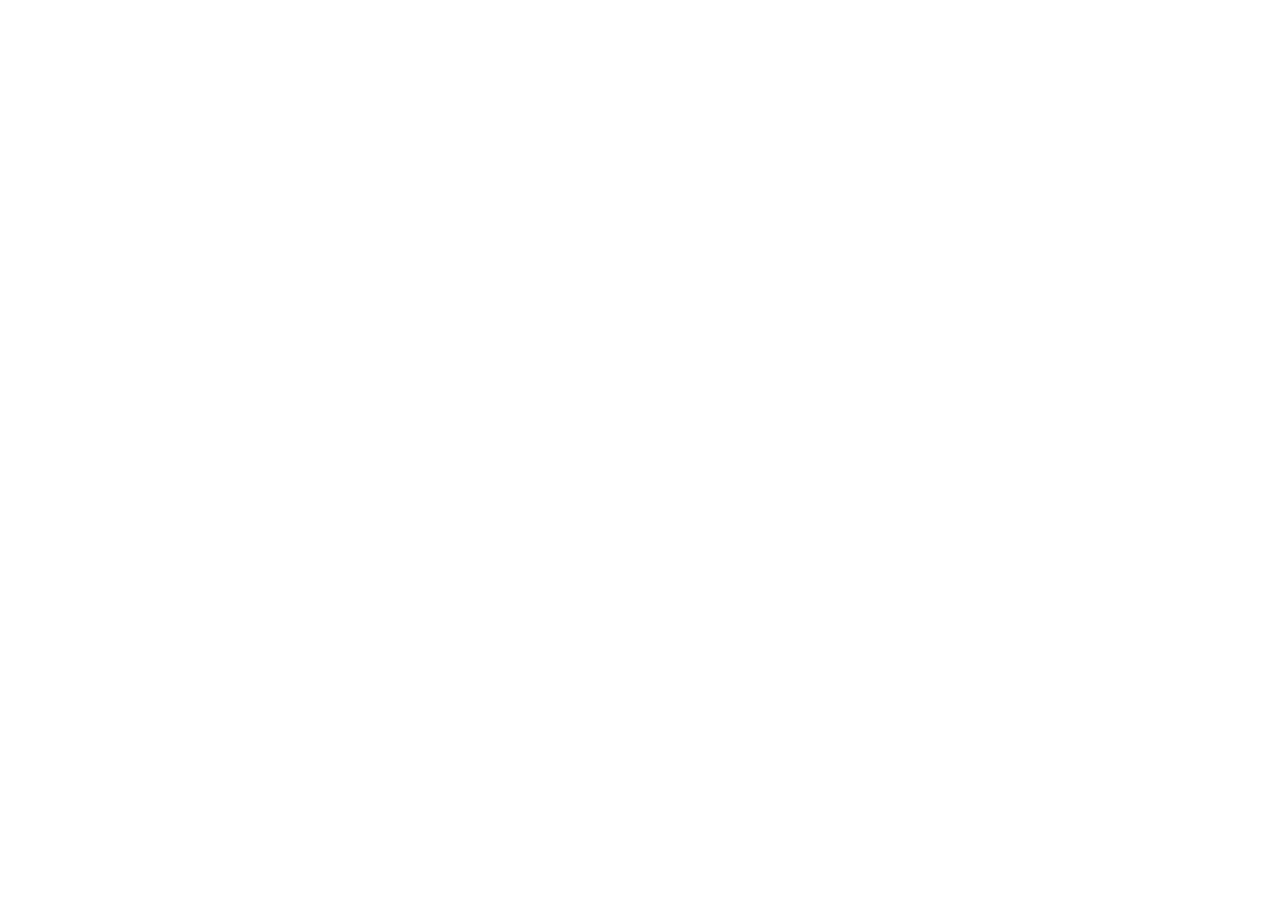
==== web/index.html @ 9e0fee75 "Build the GloboVerse Flutter application Co-authored-by: arena-agent <297053741+arena-agent@users.no" ====
<!DOCTYPE html>
<html>
<head>
  <base href="$FLUTTER_BASE_HREF">
  <meta charset="UTF-8">
  <meta content="IE=Edge" http-equiv="X-UA-Compatible">
  <meta name="description" content="GloboVerse — one world, every voice.">
  <meta name="theme-color" content="#080B18">
  <meta name="apple-mobile-web-app-capable" content="yes">
  <meta name="apple-mobile-web-app-status-bar-style" content="black-translucent">
  <meta name="apple-mobile-web-app-title" content="GloboVerse">
  <link rel="icon" type="image/png" href="favicon.png">
  <link rel="apple-touch-icon" href="icons/Icon-192.png">
  <link rel="manifest" href="manifest.json">
  <title>GloboVerse</title>
</head>
<body>
  <script src="flutter_bootstrap.js" async></script>
</body>
</html>
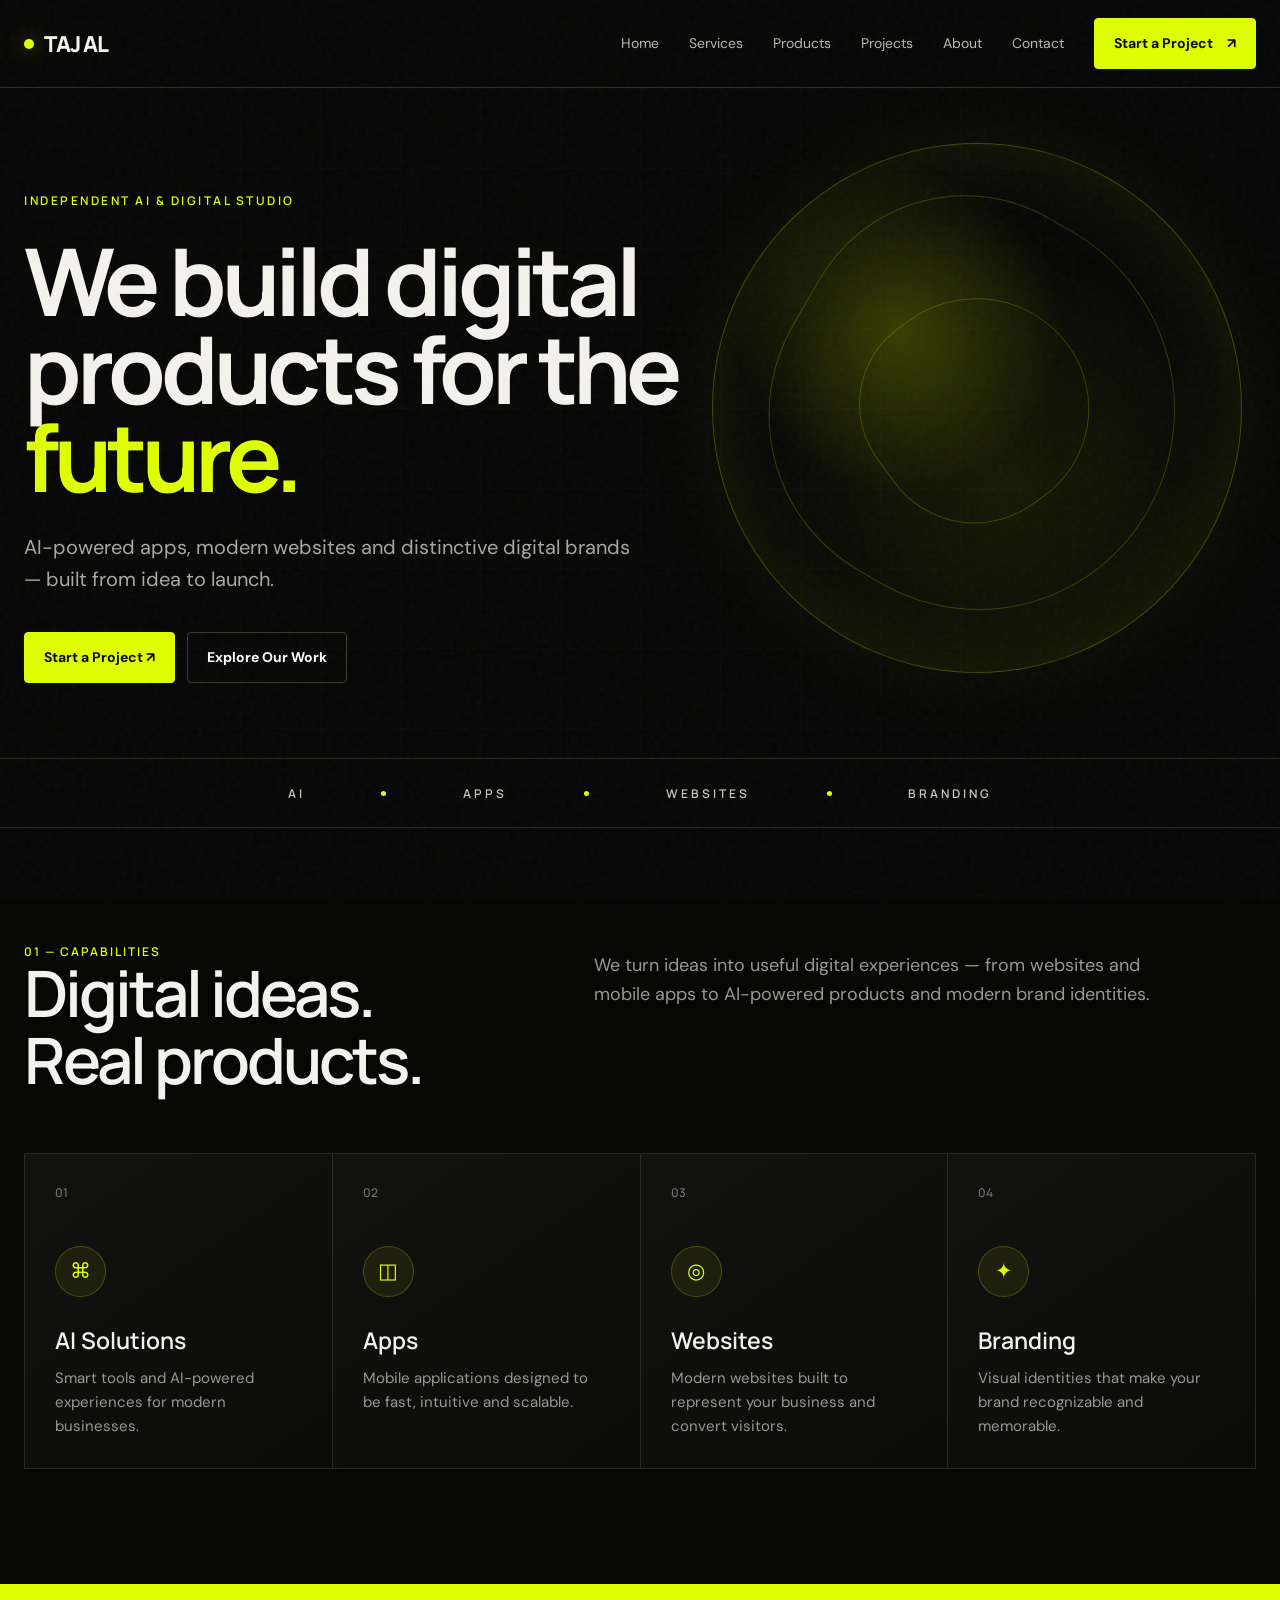
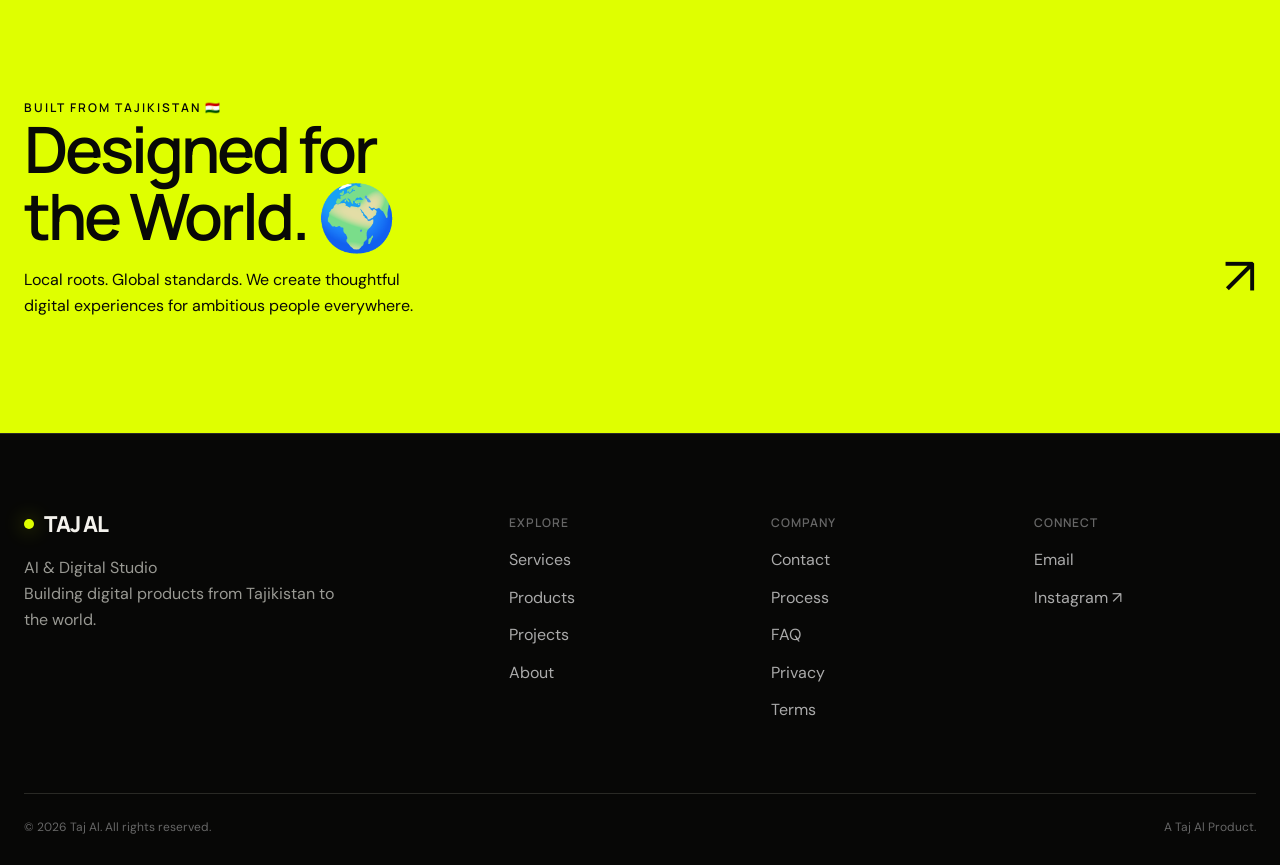
==== commit c1f06b11: "Support public temporary website preview Co-authored-by: arena-agent <297053741+arena-agent@users.no" ====
--- a/web/index.html
+++ b/web/index.html
@@ -1,20 +1,19 @@
-<!DOCTYPE html>
-<html>
+<!doctype html>
+<html lang="en">
 <head>
-  <base href="$FLUTTER_BASE_HREF">
   <meta charset="UTF-8">
-  <meta content="IE=Edge" http-equiv="X-UA-Compatible">
-  <meta name="description" content="GloboVerse — one world, every voice.">
-  <meta name="theme-color" content="#080B18">
-  <meta name="apple-mobile-web-app-capable" content="yes">
-  <meta name="apple-mobile-web-app-status-bar-style" content="black-translucent">
-  <meta name="apple-mobile-web-app-title" content="GloboVerse">
-  <link rel="icon" type="image/png" href="favicon.png">
-  <link rel="apple-touch-icon" href="icons/Icon-192.png">
-  <link rel="manifest" href="manifest.json">
-  <title>GloboVerse</title>
+  <meta name="viewport" content="width=device-width, initial-scale=1.0">
+  <meta name="theme-color" content="#070707">
+  <meta name="description" content="Taj Al is an independent AI and digital studio building apps, websites, AI products and brands from Tajikistan to the world.">
+  <title>Taj Al — AI & Digital Studio</title>
+  <link rel="preconnect" href="https://fonts.googleapis.com">
+  <link rel="preconnect" href="https://fonts.gstatic.com" crossorigin>
+  <link href="https://fonts.googleapis.com/css2?family=DM+Sans:wght@400;500;600&family=Manrope:wght@400;500;600;700;800&display=swap" rel="stylesheet">
+  <link rel="icon" href="tajal-mark.svg" type="image/svg+xml">
+  <link rel="stylesheet" href="styles.css">
 </head>
 <body>
-  <script src="flutter_bootstrap.js" async></script>
+  <div id="app"></div>
+  <script src="site.js"></script>
 </body>
-</html>
+</html>
--- a/web/styles.css
+++ b/web/styles.css
@@ -0,0 +1 @@
+:root{--ink:#f4f2ed;--muted:#999993;--line:#292925;--lime:#dfff00;--lime2:#a7ff00;--card:#11110f;--black:#070706;--pad:max(24px,calc((100vw - 1240px)/2));}*{box-sizing:border-box}html{scroll-behavior:smooth}body{margin:0;background:var(--black);color:var(--ink);font-family:'DM Sans',sans-serif;font-size:16px;line-height:1.6}a{color:inherit;text-decoration:none}button,input,textarea,select{font:inherit}.noise{position:fixed;inset:0;pointer-events:none;z-index:20;opacity:.035;background-image:url("data:image/svg+xml,%3Csvg viewBox='0 0 180 180' xmlns='http://www.w3.org/2000/svg'%3E%3Cfilter id='n'%3E%3CfeTurbulence type='fractalNoise' baseFrequency='.9' numOctaves='4' stitchTiles='stitch'/%3E%3C/filter%3E%3Crect width='100%25' height='100%25' filter='url(%23n)'/%3E%3C/svg%3E")}.nav{height:88px;padding:0 var(--pad);display:flex;align-items:center;justify-content:space-between;border-bottom:1px solid var(--line);position:relative;z-index:10}.brand{font:800 22px Manrope;letter-spacing:-1px;display:flex;align-items:center;gap:10px}.brand-dot{width:10px;height:10px;background:var(--lime);border-radius:50%;box-shadow:0 0 20px #dfff0077}.links{display:flex;gap:30px;align-items:center}.links a{font-size:14px;color:#b8b8b2;transition:.2s}.links a:hover,.links a.active{color:white}.cta{display:inline-flex;align-items:center;justify-content:center;gap:14px;background:var(--lime);color:#090a06!important;padding:13px 19px;border-radius:4px;font-weight:700;font-size:14px;border:1px solid var(--lime);transition:.2s}.cta:hover{background:#efff71;transform:translateY(-2px)}.cta.ghost{background:transparent;color:white!important;border-color:#3a3a34}.menu{display:none;background:none;border:0;color:white;font-size:24px}.hero{min-height:670px;padding:104px var(--pad) 54px;position:relative;overflow:hidden}.hero-grid{position:absolute;inset:0;background-image:linear-gradient(#24241e77 1px,transparent 1px),linear-gradient(90deg,#24241e77 1px,transparent 1px);background-size:80px 80px;mask-image:linear-gradient(to right,transparent,black 25%,black 70%,transparent);opacity:.35}.orb{position:absolute;width:530px;height:530px;right:3vw;top:55px;border-radius:50%;border:1px solid #dfff0044;background:radial-gradient(circle at 35% 35%,#dfff0035,transparent 34%),radial-gradient(circle at 55% 65%,#59680033,transparent 55%);box-shadow:inset 0 0 90px #dfff0018,0 0 90px #dfff000d}.orb:after,.orb:before{content:'';position:absolute;inset:12%;border:1px solid #dfff0033;border-radius:45% 55% 52% 48%;transform:rotate(30deg)}.orb:before{inset:29%;transform:rotate(-36deg)}.eyebrow{color:var(--lime);text-transform:uppercase;letter-spacing:2.5px;font:600 12px Manrope;margin-bottom:28px;position:relative}.hero h1,.page-hero h1{font:700 clamp(52px,7.3vw,108px)/.94 Manrope;letter-spacing:-5px;margin:0;max-width:920px;position:relative}.hero h1 span{color:var(--lime)}.lead{font-size:20px;color:#aaa9a2;max-width:620px;margin:31px 0 37px;position:relative}.actions{display:flex;gap:12px;position:relative}.ticker{height:70px;border-top:1px solid var(--line);border-bottom:1px solid var(--line);display:flex;align-items:center;justify-content:center;gap:clamp(25px,6vw,95px);font:600 12px Manrope;letter-spacing:3px;color:#c6c6bf}.ticker i{width:5px;height:5px;border-radius:50%;background:var(--lime)}section{padding:115px var(--pad)}.section-head{display:grid;grid-template-columns:1fr 1.25fr;gap:40px;margin-bottom:60px}.kicker{font:600 12px Manrope;color:var(--lime);letter-spacing:2px;text-transform:uppercase}.section-head h2,.statement h2{font:600 clamp(38px,5vw,68px)/1.04 Manrope;letter-spacing:-3px;margin:0}.section-head p{color:var(--muted);font-size:18px;max-width:570px;margin:8px 0}.cards{display:grid;grid-template-columns:repeat(4,1fr);border-top:1px solid var(--line);border-left:1px solid var(--line)}.card{min-height:300px;padding:30px;border-right:1px solid var(--line);border-bottom:1px solid var(--line);background:linear-gradient(145deg,#121210,#0b0b0a);display:flex;flex-direction:column;transition:.25s}.card:hover{background:#181914;transform:translateY(-4px)}.card-num{font:500 12px Manrope;color:#77776f}.icon{margin:45px 0 27px;width:51px;height:51px;border-radius:50%;display:grid;place-items:center;background:#dfff0012;color:var(--lime);font-size:21px;border:1px solid #dfff0038}.card h3{font:600 23px Manrope;margin:0 0 10px}.card p{color:var(--muted);margin:0;font-size:15px}.statement{background:var(--lime);color:#080906;display:grid;grid-template-columns:1.4fr .6fr;align-items:end;gap:30px}.statement .label{font:600 12px Manrope;letter-spacing:2px}.statement p{max-width:420px;margin:18px 0 0}.arrow{font-size:52px;text-align:right}.page-hero{padding:100px var(--pad) 80px;border-bottom:1px solid var(--line);min-height:470px;display:flex;flex-direction:column;justify-content:flex-end;position:relative;overflow:hidden}.page-hero:after{content:'✦';position:absolute;right:var(--pad);top:72px;color:var(--lime);font-size:92px}.page-hero .lead{margin-bottom:0}.content{padding:90px var(--pad) 120px}.list-card{display:grid;grid-template-columns:90px 1fr auto;gap:30px;padding:42px 0;border-top:1px solid var(--line);align-items:start}.list-card:last-child{border-bottom:1px solid var(--line)}.list-card h2{font:600 clamp(29px,4vw,48px) Manrope;margin:0}.list-card p{color:var(--muted);max-width:600px}.tag{font-size:12px;color:var(--lime);letter-spacing:1px;text-transform:uppercase}.circle-link{width:70px;height:70px;border-radius:50%;border:1px solid #44443e;display:grid;place-items:center;transition:.2s}.list-card:hover .circle-link{background:var(--lime);color:#080806;transform:rotate(-35deg)}.features{display:flex;flex-wrap:wrap;gap:8px;margin-top:20px}.features span{border:1px solid var(--line);padding:7px 12px;font-size:12px;color:#bbb}.two-col{display:grid;grid-template-columns:1fr 1fr;gap:80px}.copy-block{padding:44px 0;border-top:1px solid var(--line)}.copy-block h2{font:600 34px Manrope;margin:0 0 15px}.copy-block p{color:var(--muted);font-size:18px}.origin{margin-top:70px;border:1px solid var(--line);padding:55px;background:radial-gradient(circle at 90%,#dfff0016,transparent 40%)}.origin h2{font:600 clamp(36px,5vw,70px)/1.05 Manrope;margin:0}.origin h2 span{color:var(--lime)}form{display:grid;gap:14px}.field{display:grid;gap:7px}.field label{font-size:12px;color:#aaa;text-transform:uppercase;letter-spacing:1px}.field input,.field textarea,.field select{background:#10100e;color:white;border:1px solid #30302b;border-radius:3px;padding:16px;outline:0}.field input:focus,.field textarea:focus,.field select:focus{border-color:var(--lime)}textarea{min-height:135px;resize:vertical}.contact-grid{display:grid;grid-template-columns:.75fr 1.25fr;gap:100px}.contact-note{font-size:25px;line-height:1.4}.contact-email{color:var(--lime);border-bottom:1px solid var(--lime)}.process-step{display:grid;grid-template-columns:100px 1fr 1fr;gap:30px;padding:40px 0;border-top:1px solid var(--line)}.process-step b{color:var(--lime);font:500 14px Manrope}.process-step h2{font:600 35px Manrope;margin:0}.process-step p{color:var(--muted);margin:5px 0}.faq-item{border-top:1px solid var(--line);padding:30px 0}.faq-item button{width:100%;display:flex;justify-content:space-between;background:none;border:0;color:white;text-align:left;font:600 22px Manrope;cursor:pointer}.faq-answer{color:var(--muted);max-width:700px;display:none;padding-top:15px}.faq-item.open .faq-answer{display:block}.legal{max-width:800px}.legal h2{margin-top:50px;font:600 28px Manrope}.legal p,.legal li{color:var(--muted)}footer{padding:75px var(--pad) 28px;border-top:1px solid var(--line)}.footer-top{display:grid;grid-template-columns:2fr 1fr 1fr 1fr;gap:40px;padding-bottom:70px}.footer-brand p{color:var(--muted);max-width:330px}.footer-col b{font:600 12px Manrope;color:#666;letter-spacing:1px;text-transform:uppercase}.footer-col a{display:block;color:#aaa;margin-top:12px}.footer-col a:hover{color:var(--lime)}.footer-bottom{padding-top:24px;border-top:1px solid var(--line);display:flex;justify-content:space-between;color:#666;font-size:12px}.reveal{animation:up .6s ease both}@keyframes up{from{opacity:0;transform:translateY(18px)}to{opacity:1;transform:none}}@media(max-width:900px){.links{display:none;position:absolute;top:88px;left:0;right:0;background:#0b0b09;padding:25px;flex-direction:column;border-bottom:1px solid var(--line)}.links.open{display:flex}.links .cta{width:100%}.menu{display:block}.hero{padding-top:80px;min-height:640px}.hero h1,.page-hero h1{letter-spacing:-3px}.orb{width:380px;height:380px;right:-180px;top:120px}.cards{grid-template-columns:1fr 1fr}.section-head,.two-col,.contact-grid{grid-template-columns:1fr;gap:25px}.statement{grid-template-columns:1fr}.list-card{grid-template-columns:60px 1fr}.list-card .circle-link{display:none}.footer-top{grid-template-columns:1fr 1fr}.process-step{grid-template-columns:60px 1fr}.process-step p{grid-column:2}.page-hero:after{display:none}}@media(max-width:560px){.nav{height:75px}.links{top:75px}.hero{padding-top:65px}.hero h1,.page-hero h1{letter-spacing:-2.5px}.lead{font-size:17px}.actions{flex-direction:column;align-items:stretch}.ticker{gap:15px;overflow:hidden;justify-content:flex-start;padding:0 20px;white-space:nowrap}.ticker i{display:none}section,.content{padding-top:75px;padding-bottom:75px}.cards{grid-template-columns:1fr}.section-head{margin-bottom:35px}.card{min-height:250px}.footer-top{grid-template-columns:1fr 1fr}.footer-brand{grid-column:1/-1}.footer-bottom{gap:20px;flex-direction:column}.origin{padding:30px}.list-card{grid-template-columns:1fr}.list-card .tag{order:-1}.contact-grid{gap:50px}}
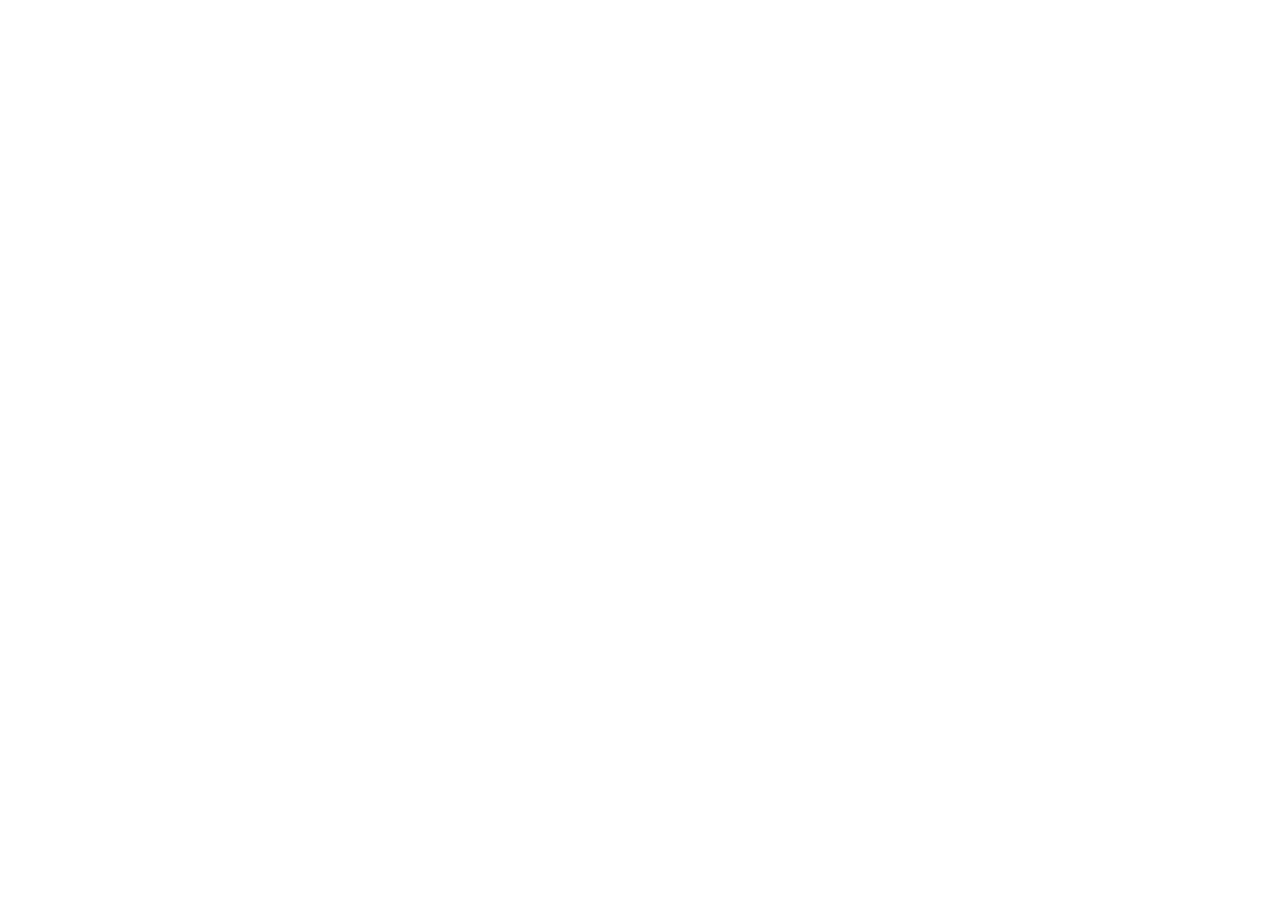
==== commit d6557797: "Revert "Build Taj Al studio website and preview deployment" This reverts commit 3b177caacfaffd22f81d" ====
--- a/web/index.html
+++ b/web/index.html
@@ -1,19 +1,20 @@
-<!doctype html>
-<html lang="en">
+<!DOCTYPE html>
+<html>
 <head>
+  <base href="$FLUTTER_BASE_HREF">
   <meta charset="UTF-8">
-  <meta name="viewport" content="width=device-width, initial-scale=1.0">
-  <meta name="theme-color" content="#070707">
-  <meta name="description" content="Taj Al is an independent AI and digital studio building apps, websites, AI products and brands from Tajikistan to the world.">
-  <title>Taj Al — AI & Digital Studio</title>
-  <link rel="preconnect" href="https://fonts.googleapis.com">
-  <link rel="preconnect" href="https://fonts.gstatic.com" crossorigin>
-  <link href="https://fonts.googleapis.com/css2?family=DM+Sans:wght@400;500;600&family=Manrope:wght@400;500;600;700;800&display=swap" rel="stylesheet">
-  <link rel="icon" href="tajal-mark.svg" type="image/svg+xml">
-  <link rel="stylesheet" href="styles.css">
+  <meta content="IE=Edge" http-equiv="X-UA-Compatible">
+  <meta name="description" content="GloboVerse — one world, every voice.">
+  <meta name="theme-color" content="#080B18">
+  <meta name="apple-mobile-web-app-capable" content="yes">
+  <meta name="apple-mobile-web-app-status-bar-style" content="black-translucent">
+  <meta name="apple-mobile-web-app-title" content="GloboVerse">
+  <link rel="icon" type="image/png" href="favicon.png">
+  <link rel="apple-touch-icon" href="icons/Icon-192.png">
+  <link rel="manifest" href="manifest.json">
+  <title>GloboVerse</title>
 </head>
 <body>
-  <div id="app"></div>
-  <script src="site.js"></script>
+  <script src="flutter_bootstrap.js" async></script>
 </body>
-</html>+</html>
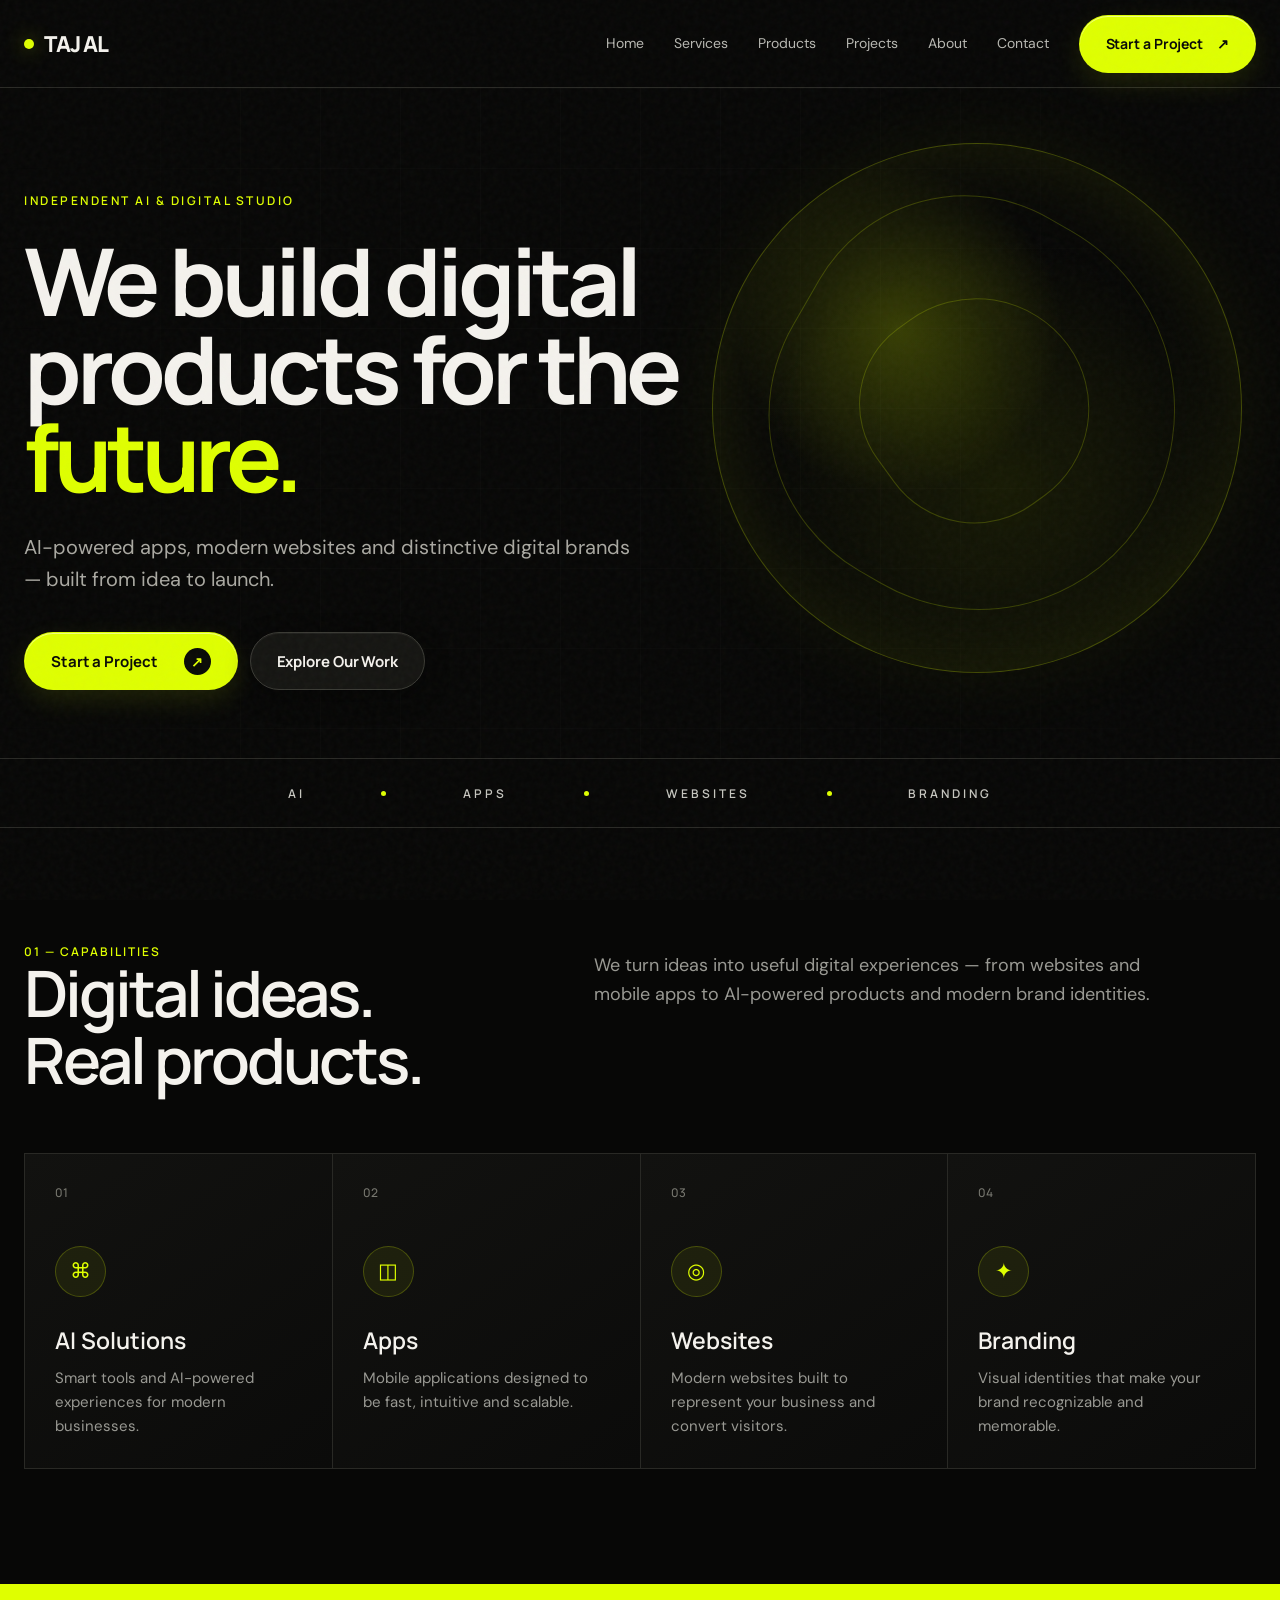
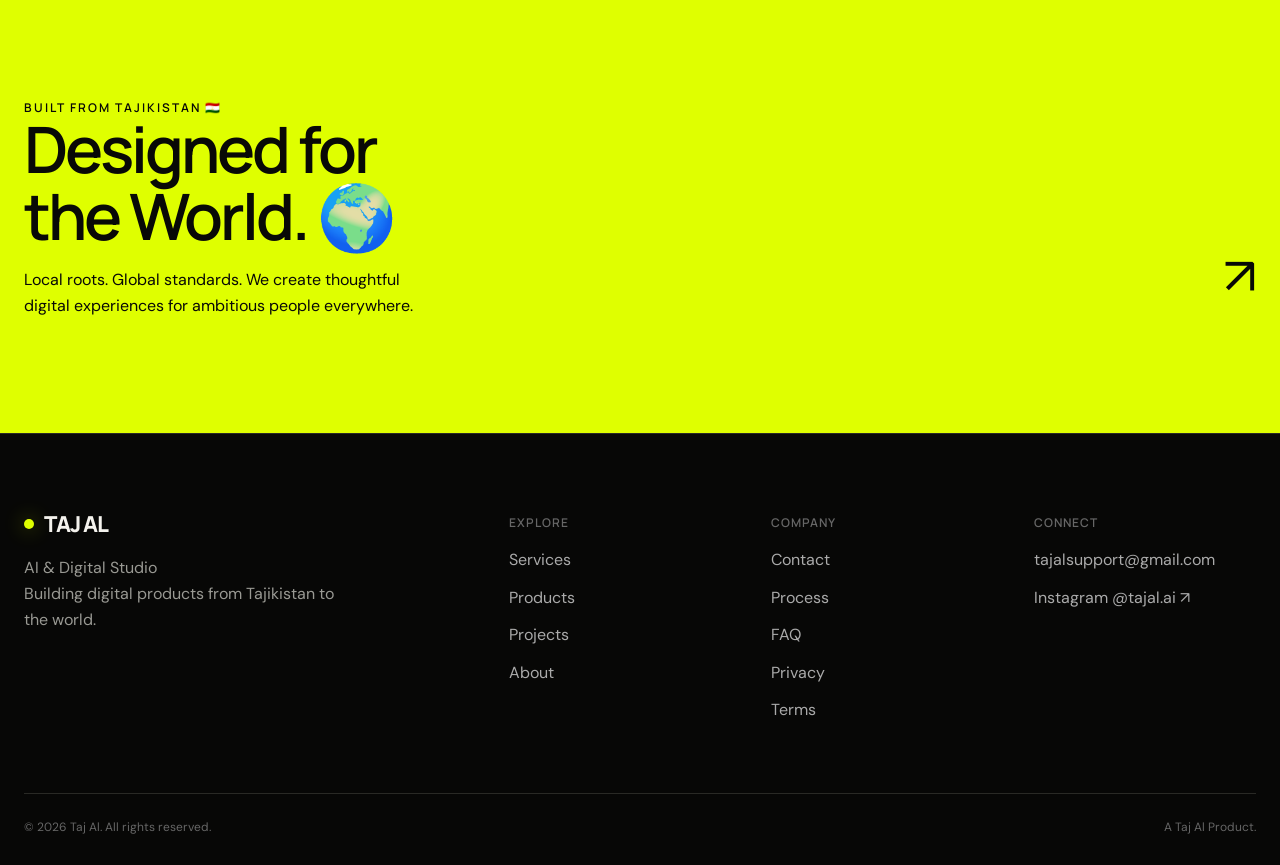
==== commit c0f6950f: "Polish Taj Al actions and contact links Co-authored-by: arena-agent <297053741+arena-agent@users.nor" ====
--- a/web/index.html
+++ b/web/index.html
@@ -1,20 +1,19 @@
-<!DOCTYPE html>
-<html>
+<!doctype html>
+<html lang="en">
 <head>
-  <base href="$FLUTTER_BASE_HREF">
   <meta charset="UTF-8">
-  <meta content="IE=Edge" http-equiv="X-UA-Compatible">
-  <meta name="description" content="GloboVerse — one world, every voice.">
-  <meta name="theme-color" content="#080B18">
-  <meta name="apple-mobile-web-app-capable" content="yes">
-  <meta name="apple-mobile-web-app-status-bar-style" content="black-translucent">
-  <meta name="apple-mobile-web-app-title" content="GloboVerse">
-  <link rel="icon" type="image/png" href="favicon.png">
-  <link rel="apple-touch-icon" href="icons/Icon-192.png">
-  <link rel="manifest" href="manifest.json">
-  <title>GloboVerse</title>
+  <meta name="viewport" content="width=device-width, initial-scale=1.0">
+  <meta name="theme-color" content="#070707">
+  <meta name="description" content="Taj Al is an independent AI and digital studio building apps, websites, AI products and brands from Tajikistan to the world.">
+  <title>Taj Al — AI & Digital Studio</title>
+  <link rel="preconnect" href="https://fonts.googleapis.com">
+  <link rel="preconnect" href="https://fonts.gstatic.com" crossorigin>
+  <link href="https://fonts.googleapis.com/css2?family=DM+Sans:wght@400;500;600&family=Manrope:wght@400;500;600;700;800&display=swap" rel="stylesheet">
+  <link rel="icon" href="tajal-mark.svg" type="image/svg+xml">
+  <link rel="stylesheet" href="styles.css?v=4">
 </head>
 <body>
-  <script src="flutter_bootstrap.js" async></script>
+  <div id="app"></div>
+  <script src="site.js?v=4"></script>
 </body>
-</html>
+</html>
--- a/web/styles.css
+++ b/web/styles.css
@@ -0,0 +1,54 @@
+:root{--ink:#f4f2ed;--muted:#999993;--line:#292925;--lime:#dfff00;--lime2:#a7ff00;--card:#11110f;--black:#070706;--pad:max(24px,calc((100vw - 1240px)/2));}*{box-sizing:border-box}html{scroll-behavior:smooth}body{margin:0;background:var(--black);color:var(--ink);font-family:'DM Sans',sans-serif;font-size:16px;line-height:1.6}a{color:inherit;text-decoration:none}button,input,textarea,select{font:inherit}.noise{position:fixed;inset:0;pointer-events:none;z-index:20;opacity:.035;background-image:url("data:image/svg+xml,%3Csvg viewBox='0 0 180 180' xmlns='http://www.w3.org/2000/svg'%3E%3Cfilter id='n'%3E%3CfeTurbulence type='fractalNoise' baseFrequency='.9' numOctaves='4' stitchTiles='stitch'/%3E%3C/filter%3E%3Crect width='100%25' height='100%25' filter='url(%23n)'/%3E%3C/svg%3E")}.nav{height:88px;padding:0 var(--pad);display:flex;align-items:center;justify-content:space-between;border-bottom:1px solid var(--line);position:relative;z-index:10}.brand{font:800 22px Manrope;letter-spacing:-1px;display:flex;align-items:center;gap:10px}.brand-dot{width:10px;height:10px;background:var(--lime);border-radius:50%;box-shadow:0 0 20px #dfff0077}.links{display:flex;gap:30px;align-items:center}.links a{font-size:14px;color:#b8b8b2;transition:.2s}.links a:hover,.links a.active{color:white}.cta{display:inline-flex;align-items:center;justify-content:center;gap:14px;background:var(--lime);color:#090a06!important;padding:13px 19px;border-radius:4px;font-weight:700;font-size:14px;border:1px solid var(--lime);transition:.2s}.cta:hover{background:#efff71;transform:translateY(-2px)}.cta.ghost{background:transparent;color:white!important;border-color:#3a3a34}.menu{display:none;background:none;border:0;color:white;font-size:24px}.hero{min-height:670px;padding:104px var(--pad) 54px;position:relative;overflow:hidden}.hero-grid{position:absolute;inset:0;background-image:linear-gradient(#24241e77 1px,transparent 1px),linear-gradient(90deg,#24241e77 1px,transparent 1px);background-size:80px 80px;mask-image:linear-gradient(to right,transparent,black 25%,black 70%,transparent);opacity:.35}.orb{position:absolute;width:530px;height:530px;right:3vw;top:55px;border-radius:50%;border:1px solid #dfff0044;background:radial-gradient(circle at 35% 35%,#dfff0035,transparent 34%),radial-gradient(circle at 55% 65%,#59680033,transparent 55%);box-shadow:inset 0 0 90px #dfff0018,0 0 90px #dfff000d}.orb:after,.orb:before{content:'';position:absolute;inset:12%;border:1px solid #dfff0033;border-radius:45% 55% 52% 48%;transform:rotate(30deg)}.orb:before{inset:29%;transform:rotate(-36deg)}.eyebrow{color:var(--lime);text-transform:uppercase;letter-spacing:2.5px;font:600 12px Manrope;margin-bottom:28px;position:relative}.hero h1,.page-hero h1{font:700 clamp(52px,7.3vw,108px)/.94 Manrope;letter-spacing:-5px;margin:0;max-width:920px;position:relative}.hero h1 span{color:var(--lime)}.lead{font-size:20px;color:#aaa9a2;max-width:620px;margin:31px 0 37px;position:relative}.actions{display:flex;gap:12px;position:relative}.ticker{height:70px;border-top:1px solid var(--line);border-bottom:1px solid var(--line);display:flex;align-items:center;justify-content:center;gap:clamp(25px,6vw,95px);font:600 12px Manrope;letter-spacing:3px;color:#c6c6bf}.ticker i{width:5px;height:5px;border-radius:50%;background:var(--lime)}section{padding:115px var(--pad)}.section-head{display:grid;grid-template-columns:1fr 1.25fr;gap:40px;margin-bottom:60px}.kicker{font:600 12px Manrope;color:var(--lime);letter-spacing:2px;text-transform:uppercase}.section-head h2,.statement h2{font:600 clamp(38px,5vw,68px)/1.04 Manrope;letter-spacing:-3px;margin:0}.section-head p{color:var(--muted);font-size:18px;max-width:570px;margin:8px 0}.cards{display:grid;grid-template-columns:repeat(4,1fr);border-top:1px solid var(--line);border-left:1px solid var(--line)}.card{min-height:300px;padding:30px;border-right:1px solid var(--line);border-bottom:1px solid var(--line);background:linear-gradient(145deg,#121210,#0b0b0a);display:flex;flex-direction:column;transition:.25s}.card:hover{background:#181914;transform:translateY(-4px)}.card-num{font:500 12px Manrope;color:#77776f}.icon{margin:45px 0 27px;width:51px;height:51px;border-radius:50%;display:grid;place-items:center;background:#dfff0012;color:var(--lime);font-size:21px;border:1px solid #dfff0038}.card h3{font:600 23px Manrope;margin:0 0 10px}.card p{color:var(--muted);margin:0;font-size:15px}.statement{background:var(--lime);color:#080906;display:grid;grid-template-columns:1.4fr .6fr;align-items:end;gap:30px}.statement .label{font:600 12px Manrope;letter-spacing:2px}.statement p{max-width:420px;margin:18px 0 0}.arrow{font-size:52px;text-align:right}.page-hero{padding:100px var(--pad) 80px;border-bottom:1px solid var(--line);min-height:470px;display:flex;flex-direction:column;justify-content:flex-end;position:relative;overflow:hidden}.page-hero:after{content:'✦';position:absolute;right:var(--pad);top:72px;color:var(--lime);font-size:92px}.page-hero .lead{margin-bottom:0}.content{padding:90px var(--pad) 120px}.list-card{display:grid;grid-template-columns:90px 1fr auto;gap:30px;padding:42px 0;border-top:1px solid var(--line);align-items:start}.list-card:last-child{border-bottom:1px solid var(--line)}.list-card h2{font:600 clamp(29px,4vw,48px) Manrope;margin:0}.list-card p{color:var(--muted);max-width:600px}.tag{font-size:12px;color:var(--lime);letter-spacing:1px;text-transform:uppercase}.circle-link{width:70px;height:70px;border-radius:50%;border:1px solid #44443e;display:grid;place-items:center;transition:.2s}.list-card:hover .circle-link{background:var(--lime);color:#080806;transform:rotate(-35deg)}.features{display:flex;flex-wrap:wrap;gap:8px;margin-top:20px}.features span{border:1px solid var(--line);padding:7px 12px;font-size:12px;color:#bbb}.two-col{display:grid;grid-template-columns:1fr 1fr;gap:80px}.copy-block{padding:44px 0;border-top:1px solid var(--line)}.copy-block h2{font:600 34px Manrope;margin:0 0 15px}.copy-block p{color:var(--muted);font-size:18px}.origin{margin-top:70px;border:1px solid var(--line);padding:55px;background:radial-gradient(circle at 90%,#dfff0016,transparent 40%)}.origin h2{font:600 clamp(36px,5vw,70px)/1.05 Manrope;margin:0}.origin h2 span{color:var(--lime)}form{display:grid;gap:14px}.field{display:grid;gap:7px}.field label{font-size:12px;color:#aaa;text-transform:uppercase;letter-spacing:1px}.field input,.field textarea,.field select{background:#10100e;color:white;border:1px solid #30302b;border-radius:3px;padding:16px;outline:0}.field input:focus,.field textarea:focus,.field select:focus{border-color:var(--lime)}textarea{min-height:135px;resize:vertical}.contact-grid{display:grid;grid-template-columns:.75fr 1.25fr;gap:100px}.contact-note{font-size:25px;line-height:1.4}.contact-email{color:var(--lime);border-bottom:1px solid var(--lime)}.process-step{display:grid;grid-template-columns:100px 1fr 1fr;gap:30px;padding:40px 0;border-top:1px solid var(--line)}.process-step b{color:var(--lime);font:500 14px Manrope}.process-step h2{font:600 35px Manrope;margin:0}.process-step p{color:var(--muted);margin:5px 0}.faq-item{border-top:1px solid var(--line);padding:30px 0}.faq-item button{width:100%;display:flex;justify-content:space-between;background:none;border:0;color:white;text-align:left;font:600 22px Manrope;cursor:pointer}.faq-answer{color:var(--muted);max-width:700px;display:none;padding-top:15px}.faq-item.open .faq-answer{display:block}.legal{max-width:800px}.legal h2{margin-top:50px;font:600 28px Manrope}.legal p,.legal li{color:var(--muted)}footer{padding:75px var(--pad) 28px;border-top:1px solid var(--line)}.footer-top{display:grid;grid-template-columns:2fr 1fr 1fr 1fr;gap:40px;padding-bottom:70px}.footer-brand p{color:var(--muted);max-width:330px}.footer-col b{font:600 12px Manrope;color:#666;letter-spacing:1px;text-transform:uppercase}.footer-col a{display:block;color:#aaa;margin-top:12px}.footer-col a:hover{color:var(--lime)}.footer-bottom{padding-top:24px;border-top:1px solid var(--line);display:flex;justify-content:space-between;color:#666;font-size:12px}.reveal{animation:up .6s ease both}@keyframes up{from{opacity:0;transform:translateY(18px)}to{opacity:1;transform:none}}@media(max-width:900px){.links{display:none;position:absolute;top:88px;left:0;right:0;background:#0b0b09;padding:25px;flex-direction:column;border-bottom:1px solid var(--line)}.links.open{display:flex}.links .cta{width:100%}.menu{display:block}.hero{padding-top:80px;min-height:640px}.hero h1,.page-hero h1{letter-spacing:-3px}.orb{width:380px;height:380px;right:-180px;top:120px}.cards{grid-template-columns:1fr 1fr}.section-head,.two-col,.contact-grid{grid-template-columns:1fr;gap:25px}.statement{grid-template-columns:1fr}.list-card{grid-template-columns:60px 1fr}.list-card .circle-link{display:none}.footer-top{grid-template-columns:1fr 1fr}.process-step{grid-template-columns:60px 1fr}.process-step p{grid-column:2}.page-hero:after{display:none}}@media(max-width:560px){.nav{height:75px}.links{top:75px}.hero{padding-top:65px}.hero h1,.page-hero h1{letter-spacing:-2.5px}.lead{font-size:17px}.actions{flex-direction:column;align-items:stretch}.ticker{gap:15px;overflow:hidden;justify-content:flex-start;padding:0 20px;white-space:nowrap}.ticker i{display:none}section,.content{padding-top:75px;padding-bottom:75px}.cards{grid-template-columns:1fr}.section-head{margin-bottom:35px}.card{min-height:250px}.footer-top{grid-template-columns:1fr 1fr}.footer-brand{grid-column:1/-1}.footer-bottom{gap:20px;flex-direction:column}.origin{padding:30px}.list-card{grid-template-columns:1fr}.list-card .tag{order:-1}.contact-grid{gap:50px}}
+
+/* Taj Al action system — original, touch-first controls */
+.cta{
+  min-height:56px;
+  padding:0 24px;
+  border-radius:18px;
+  border-color:transparent;
+  font:700 15px Manrope,sans-serif;
+  letter-spacing:-.1px;
+  box-shadow:0 10px 28px #dfff001c, inset 0 1px #ffffff80;
+  cursor:pointer;
+  touch-action:manipulation;
+  -webkit-tap-highlight-color:transparent;
+  transition:transform .18s ease,box-shadow .18s ease,background .18s ease;
+}
+.cta span,.cta:not(.ghost){transition:transform .18s ease}
+.cta:hover{transform:translateY(-2px);box-shadow:0 14px 34px #dfff0030,inset 0 1px #ffffff99}
+.cta:active{transform:scale(.97);box-shadow:0 5px 14px #dfff0020}
+.cta:focus-visible,.circle-link:focus-visible,.menu:focus-visible,.faq-item button:focus-visible{outline:3px solid #dfff005c;outline-offset:4px}
+.cta.ghost{background:#151512;color:var(--ink)!important;border:1px solid #3a3a34;box-shadow:inset 0 1px #ffffff0c,0 8px 24px #0006}
+.cta.ghost:hover{background:#20201c;border-color:#606057}
+.actions .cta:first-child:after{content:'↗';width:27px;height:27px;margin-left:2px;border-radius:9px;background:#090a06;color:var(--lime);display:grid;place-items:center;font-size:14px}
+.actions .cta:first-child{gap:12px}
+.actions .cta:first-child{font-size:0}.actions .cta:first-child:before{content:'Start a Project';font-size:15px}
+.circle-link{width:64px;height:64px;border-radius:20px;background:#141411;border-color:#34342f;font-size:21px;box-shadow:inset 0 1px #ffffff0b;touch-action:manipulation}
+.list-card:hover .circle-link{border-radius:50%;box-shadow:0 10px 28px #dfff0025}
+.faq-item button{min-height:58px;padding:8px 4px;border-radius:14px;touch-action:manipulation}
+.faq-item button span{width:38px;height:38px;display:grid;place-items:center;border-radius:12px;background:#171714;border:1px solid #30302b;color:var(--lime);transition:.2s}
+.faq-item.open button span{transform:rotate(45deg);background:var(--lime);color:#090a06}
+.menu{width:48px;height:48px;border-radius:15px;background:#171714;border:1px solid #30302b;cursor:pointer;touch-action:manipulation}
+#contact-form>.cta{width:100%;margin-top:8px}
+@media(max-width:560px){
+  .actions{gap:10px}.actions .cta{width:100%;min-height:58px}
+  .cta{border-radius:17px}
+  .links{gap:8px;padding:14px 20px 22px;align-items:stretch}
+  .links>a:not(.cta){min-height:50px;padding:0 14px;border-radius:14px;display:flex;align-items:center;justify-content:space-between}
+  .links>a:not(.cta):after{content:'›';color:var(--lime);font-size:24px}
+  .links>a:not(.cta):active{background:#181815}
+  .links .cta{min-height:56px;margin-top:6px;border-radius:16px}
+}
+
+/* Refined mobile CTA language */
+.cta{border-radius:999px;min-height:58px;padding-inline:26px}
+.actions .cta{border-radius:999px}
+.actions .cta:first-child:after{border-radius:50%}
+.links .cta{border-radius:999px}
+@media(max-width:560px){
+  .hero h1{font-size:clamp(50px,14vw,68px);line-height:.98}
+  .actions .cta{min-height:62px;font-size:16px}
+  .actions .cta:first-child:before{font-size:16px}
+  .footer-col a{overflow-wrap:anywhere}
+  .statement h2{letter-spacing:-2.5px}
+}
